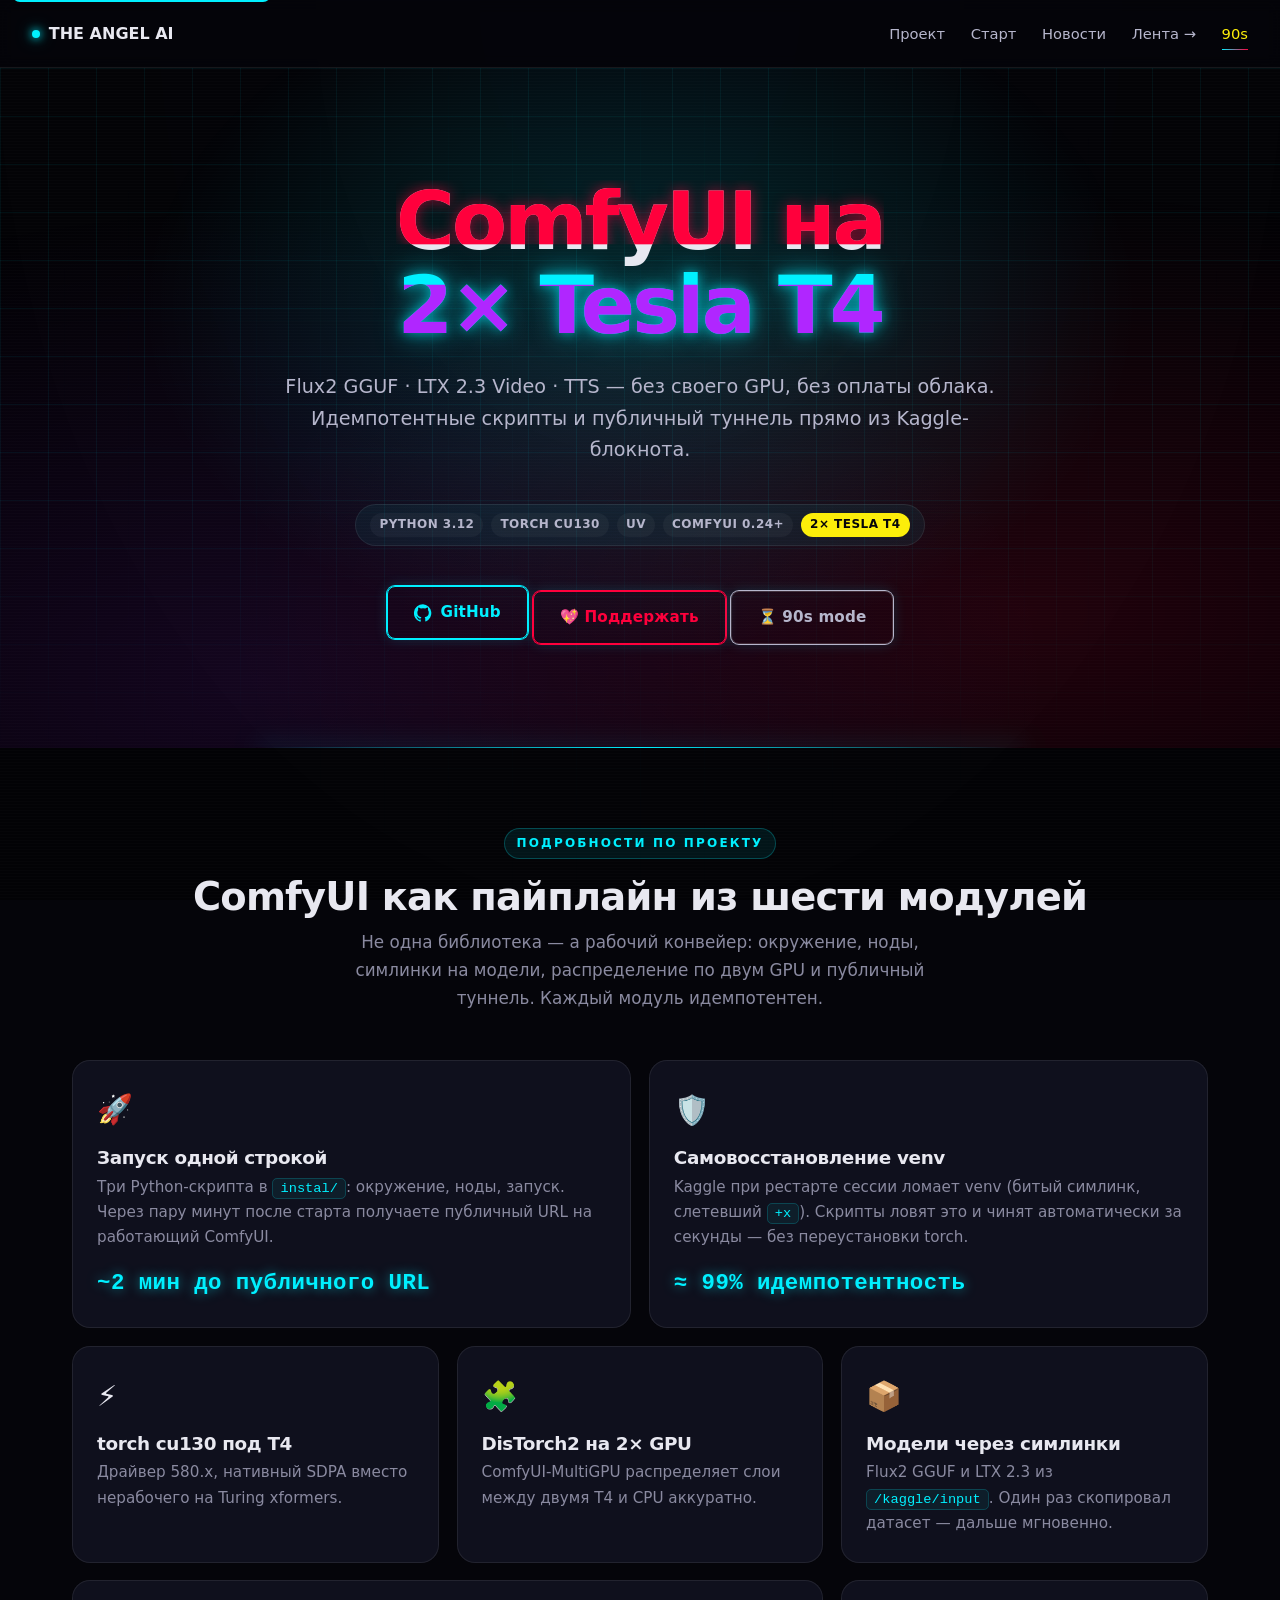
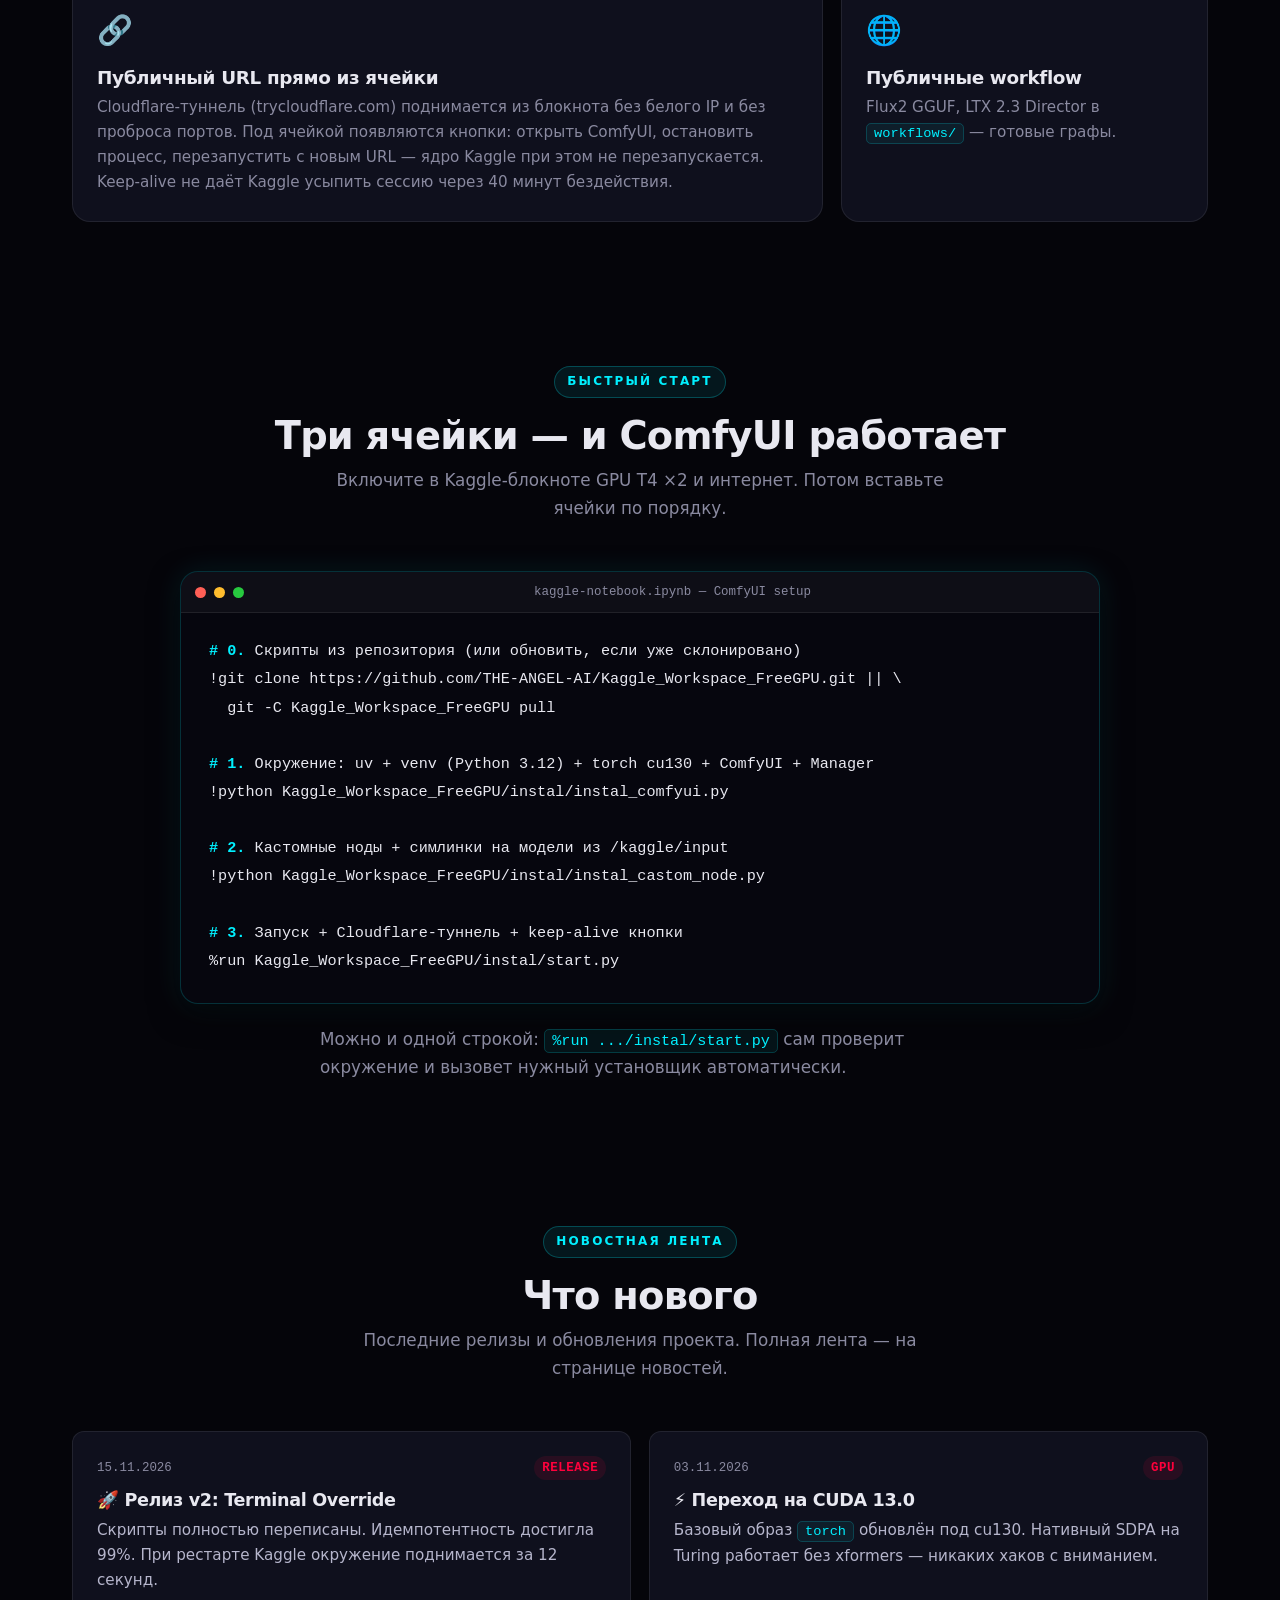
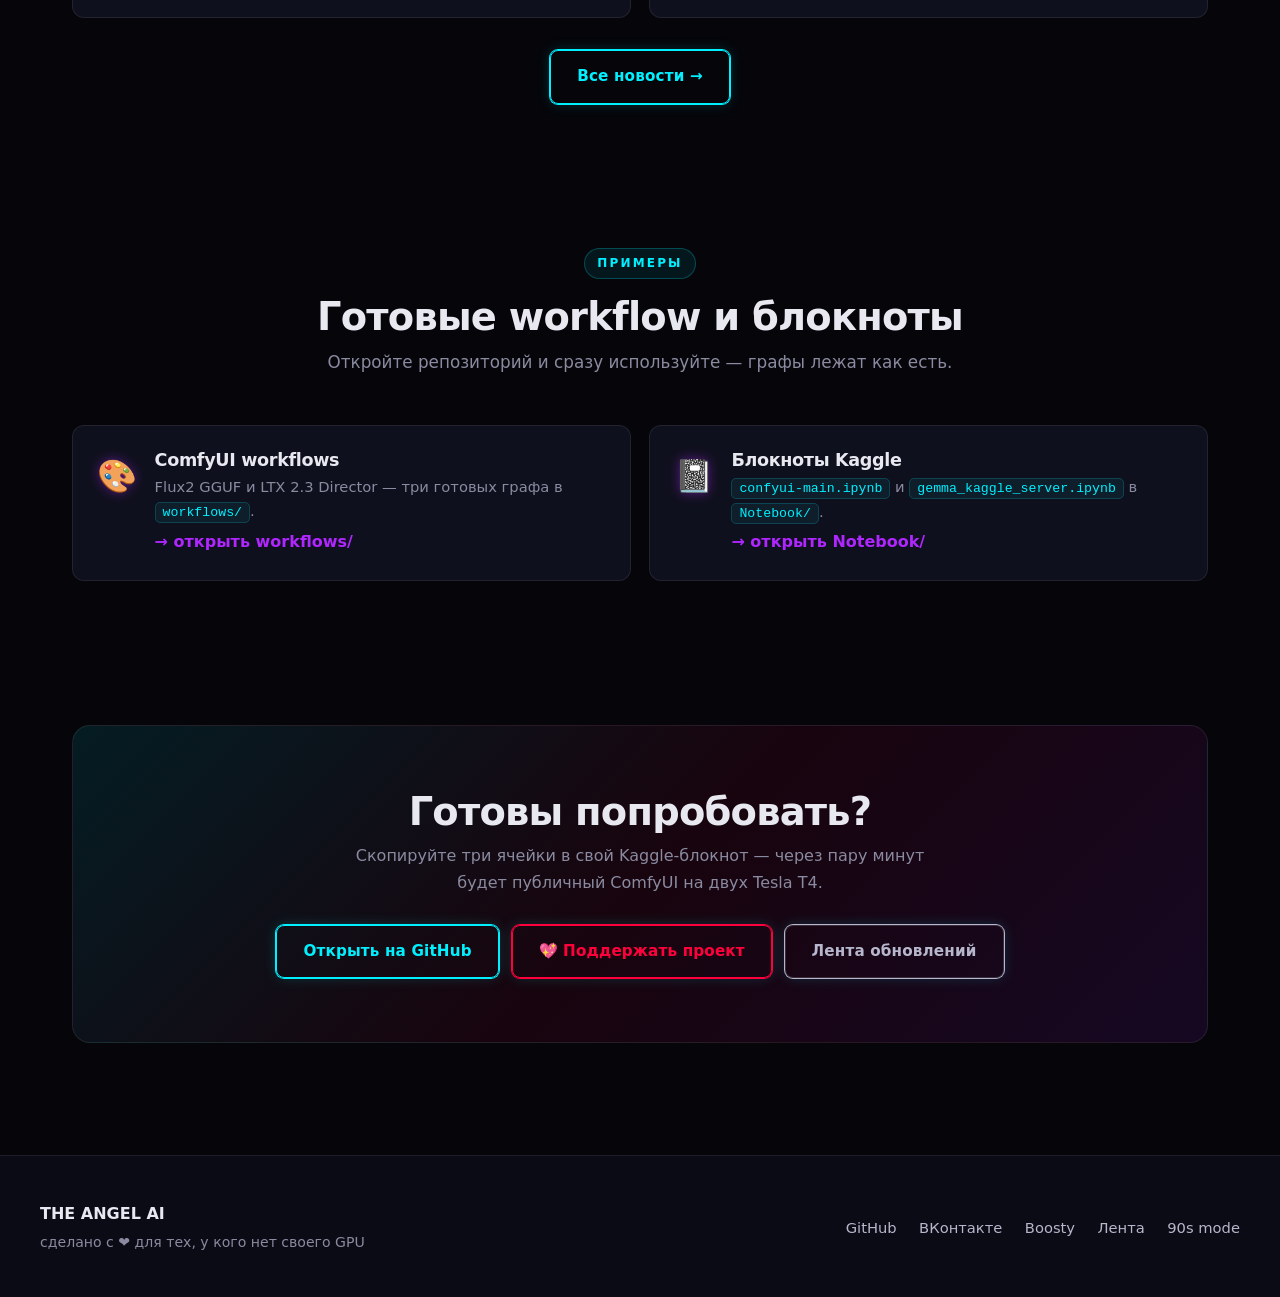
==== docs-site/index.html @ 51878c25 "feat(site): полный редизайн docs-site в стиле cyberpunk + anime 2026 Переделан существующий сайт с п" ====
<!DOCTYPE html>
<html lang="ru">
<head>
  <meta charset="UTF-8">
  <meta name="viewport" content="width=device-width, initial-scale=1.0">
  <title>Kaggle_Workspace_FreeGPU — ComfyUI на 2× Tesla T4 бесплатно</title>
  <meta name="description" content="Запуск ComfyUI (Flux2 GGUF, LTX 2.3 Video, TTS) на бесплатных 2× Tesla T4 в Kaggle. Без своего GPU, без оплаты облака, через идемпотентные скрипты.">
  <meta name="theme-color" content="#00F0FF">
  <link rel="stylesheet" href="styles.css">
  <link rel="icon" href="data:image/svg+xml,%3Csvg xmlns='http://www.w3.org/2000/svg' viewBox='0 0 100 100'%3E%3Ctext y='.9em' font-size='90'%3E%E2%98%81%EF%B8%8F%3C/text%3E%3C/svg%3E">
</head>
<body>
  <a class="skip-link" href="#main">Перейти к содержимому</a>

  <div class="bg-grid" aria-hidden="true"></div>

  <nav class="nav" role="navigation" aria-label="Главная навигация">
    <a href="index.html" class="nav-brand">
      <span class="dot" aria-hidden="true"></span>
      THE&nbsp;ANGEL&nbsp;AI
    </a>
    <div class="nav-links">
      <a href="#bento">Проект</a>
      <a href="#start">Старт</a>
      <a href="#updates">Новости</a>
      <a href="news.html">Лента →</a>
      <a href="90s.html" class="is-active" style="color:var(--neon-yellow)">90s</a>
    </div>
  </nav>

  <header class="hero" role="banner">
    <div class="hero-inner">
      <h1 class="hero-title" data-text="ComfyUI на 2× Tesla T4">
        ComfyUI на<br><span class="neon">2× Tesla T4</span>
      </h1>
      <p class="hero-sub">
        Flux2 GGUF · LTX 2.3 Video · TTS — без своего GPU, без оплаты облака.<br>
        Идемпотентные скрипты и публичный туннель прямо из Kaggle-блокнота.
      </p>
      <div class="hero-tags" aria-label="Технологический стек">
        <span class="hero-tag">Python 3.12</span>
        <span class="hero-tag">torch cu130</span>
        <span class="hero-tag">uv</span>
        <span class="hero-tag">ComfyUI 0.24+</span>
        <span class="hero-tag hot">2× Tesla T4</span>
      </div>
      <div class="hero-cta">
        <a class="btn btn-primary" href="https://github.com/THE-ANGEL-AI/Kaggle_Workspace_FreeGPU">
          <svg width="18" height="18" viewBox="0 0 24 24" fill="currentColor" aria-hidden="true"><path d="M12 .3a12 12 0 0 0-3.8 23.4c.6.1.8-.3.8-.6v-2.3c-3.3.7-4-1.6-4-1.6-.6-1.4-1.4-1.8-1.4-1.8-1.1-.7.1-.7.1-.7 1.2.1 1.9 1.2 1.9 1.2 1.1 1.9 2.9 1.4 3.6 1 .1-.8.4-1.4.8-1.7-2.7-.3-5.5-1.3-5.5-6 0-1.3.5-2.4 1.2-3.2-.1-.3-.5-1.5.1-3.2 0 0 1-.3 3.3 1.2a11.5 11.5 0 0 1 6 0c2.3-1.5 3.3-1.2 3.3-1.2.6 1.7.2 2.9.1 3.2.8.8 1.2 1.9 1.2 3.2 0 4.7-2.8 5.7-5.5 6 .4.4.8 1.1.8 2.2v3.3c0 .3.2.7.8.6A12 12 0 0 0 12 .3"/></svg>
          GitHub
        </a>
        <a class="btn btn-secondary" href="https://boosty.to/the_angel/donate">💖 Поддержать</a>
        <a class="btn btn-ghost" href="90s.html">⏳ 90s mode</a>
      </div>
    </div>
    <div class="hero-glow" aria-hidden="true"></div>
  </header>

  <main id="main">
    <section class="section" id="bento" aria-labelledby="bento-title">
      <div class="section-header">
        <span class="section-eyebrow">Подробности по проекту</span>
        <h2 id="bento-title">ComfyUI как пайплайн из шести модулей</h2>
        <p class="section-subtitle">
          Не одна библиотека — а рабочий конвейер: окружение, ноды, симлинки на модели,
          распределение по двум GPU и публичный туннель. Каждый модуль идемпотентен.
        </p>
      </div>
      <div class="bento">
        <article class="bento-card span-3">
          <div class="bento-icon">🚀</div>
          <h3>Запуск одной строкой</h3>
          <p>Три Python-скрипта в <code>instal/</code>: окружение, ноды, запуск.
          Через пару минут после старта получаете публичный URL на работающий ComfyUI.</p>
          <div class="stat">~2 мин до публичного URL</div>
        </article>

        <article class="bento-card span-3">
          <div class="bento-icon">🛡️</div>
          <h3>Самовосстановление venv</h3>
          <p>Kaggle при рестарте сессии ломает venv (битый симлинк, слетевший <code>+x</code>).
          Скрипты ловят это и чинят автоматически за секунды — без переустановки torch.</p>
          <div class="stat">≈ 99% идемпотентность</div>
        </article>

        <article class="bento-card span-2">
          <div class="bento-icon">⚡</div>
          <h3>torch cu130 под T4</h3>
          <p>Драйвер 580.x, нативный SDPA вместо нерабочего на Turing xformers.</p>
        </article>

        <article class="bento-card span-2">
          <div class="bento-icon">🧩</div>
          <h3>DisTorch2 на 2× GPU</h3>
          <p>ComfyUI-MultiGPU распределяет слои между двумя T4 и CPU аккуратно.</p>
        </article>

        <article class="bento-card span-2">
          <div class="bento-icon">📦</div>
          <h3>Модели через симлинки</h3>
          <p>Flux2 GGUF и LTX 2.3 из <code>/kaggle/input</code>. Один раз скопировал датасет — дальше мгновенно.</p>
        </article>

        <article class="bento-card span-4">
          <div class="bento-icon">🔗</div>
          <h3>Публичный URL прямо из ячейки</h3>
          <p>Cloudflare-туннель (trycloudflare.com) поднимается из блокнота без белого IP и без проброса портов.
          Под ячейкой появляются кнопки: открыть ComfyUI, остановить процесс, перезапустить с новым URL —
          ядро Kaggle при этом не перезапускается. Keep-alive не даёт Kaggle усыпить сессию через
          40 минут бездействия.</p>
        </article>

        <article class="bento-card span-2">
          <div class="bento-icon">🌐</div>
          <h3>Публичные workflow</h3>
          <p>Flux2 GGUF, LTX 2.3 Director в <code>workflows/</code> — готовые графы.</p>
        </article>
      </div>
    </section>

    <section class="section" id="start" aria-labelledby="start-title">
      <div class="section-header">
        <span class="section-eyebrow">Быстрый старт</span>
        <h2 id="start-title">Три ячейки — и ComfyUI работает</h2>
        <p class="section-subtitle">
          Включите в Kaggle-блокноте GPU T4 ×2 и интернет. Потом вставьте ячейки по порядку.
        </p>
      </div>

      <div class="terminal">
        <div class="terminal-bar" aria-hidden="true">
          <span class="dot red"></span><span class="dot yellow"></span><span class="dot green"></span>
          <span class="title">kaggle-notebook.ipynb — ComfyUI setup</span>
        </div>
<pre class="terminal-body"><code><span class="prompt"># 0.</span> Скрипты из репозитория (или обновить, если уже склонировано)
!git clone https://github.com/THE-ANGEL-AI/Kaggle_Workspace_FreeGPU.git || \
  git -C Kaggle_Workspace_FreeGPU pull

<span class="prompt"># 1.</span> Окружение: uv + venv (Python 3.12) + torch cu130 + ComfyUI + Manager
!python Kaggle_Workspace_FreeGPU/instal/instal_comfyui.py

<span class="prompt"># 2.</span> Кастомные ноды + симлинки на модели из /kaggle/input
!python Kaggle_Workspace_FreeGPU/instal/instal_castom_node.py

<span class="prompt"># 3.</span> Запуск + Cloudflare-туннель + keep-alive кнопки
%run Kaggle_Workspace_FreeGPU/instal/start.py</code></pre>
      </div>

      <p class="section-subtitle" style="margin-top:1.4rem">
        Можно и одной строкой: <code>%run .../instal/start.py</code> сам проверит окружение
        и вызовет нужный установщик автоматически.
      </p>
    </section>

    <section class="section" id="updates" aria-labelledby="updates-title">
      <div class="section-header">
        <span class="section-eyebrow">Новостная лента</span>
        <h2 id="updates-title">Что нового</h2>
        <p class="section-subtitle">
          Последние релизы и обновления проекта. Полная лента — на странице новостей.
        </p>
      </div>

      <div class="news-teaser-grid">
        <article class="news-card">
          <div class="news-meta">
            <time datetime="2026-11-15">15.11.2026</time>
            <span class="tag">release</span>
          </div>
          <h3>🚀 Релиз v2: Terminal Override</h3>
          <p>Скрипты полностью переписаны. Идемпотентность достигла 99%. При рестарте Kaggle окружение поднимается за 12 секунд.</p>
        </article>

        <article class="news-card">
          <div class="news-meta">
            <time datetime="2026-11-03">03.11.2026</time>
            <span class="tag">gpu</span>
          </div>
          <h3>⚡️ Переход на CUDA 13.0</h3>
          <p>Базовый образ <code>torch</code> обновлён под cu130. Нативный SDPA на Turing работает без xformers — никаких хаков с вниманием.</p>
        </article>
      </div>

      <div class="news-cta">
        <a class="btn btn-primary" href="news.html">Все новости →</a>
      </div>
    </section>

    <section class="section" aria-labelledby="examples-title">
      <div class="section-header">
        <span class="section-eyebrow">Примеры</span>
        <h2 id="examples-title">Готовые workflow и блокноты</h2>
        <p class="section-subtitle">
          Откройте репозиторий и сразу используйте — графы лежат как есть.
        </p>
      </div>
      <div class="examples-grid">
        <a class="example-card" href="https://github.com/THE-ANGEL-AI/Kaggle_Workspace_FreeGPU/tree/main/workflows">
          <div class="example-icon">🎨</div>
          <div>
            <h3>ComfyUI workflows</h3>
            <p>Flux2 GGUF и LTX 2.3 Director — три готовых графа в <code>workflows/</code>.</p>
            <span class="arrow">→ открыть workflows/</span>
          </div>
        </a>
        <a class="example-card" href="https://github.com/THE-ANGEL-AI/Kaggle_Workspace_FreeGPU/tree/main/Notebook">
          <div class="example-icon">📓</div>
          <div>
            <h3>Блокноты Kaggle</h3>
            <p><code>confyui-main.ipynb</code> и <code>gemma_kaggle_server.ipynb</code> в <code>Notebook/</code>.</p>
            <span class="arrow">→ открыть Notebook/</span>
          </div>
        </a>
      </div>
    </section>

    <section class="section">
      <div class="section-cta">
        <h2>Готовы попробовать?</h2>
        <p>Скопируйте три ячейки в свой Kaggle-блокнот — через пару минут будет публичный ComfyUI на двух Tesla T4.</p>
        <div class="cta-buttons">
          <a class="btn btn-primary" href="https://github.com/THE-ANGEL-AI/Kaggle_Workspace_FreeGPU">Открыть на GitHub</a>
          <a class="btn btn-secondary" href="https://boosty.to/the_angel/donate">💖 Поддержать проект</a>
          <a class="btn btn-ghost" href="news.html">Лента обновлений</a>
        </div>
      </div>
    </section>
  </main>

  <footer class="footer" role="contentinfo">
    <div class="footer-inner">
      <div class="footer-brand">
        <strong>THE ANGEL AI</strong>
        <span class="muted">сделано с ❤️ для тех, у кого нет своего GPU</span>
      </div>
      <nav class="footer-nav" aria-label="Подвал">
        <a href="https://github.com/THE-ANGEL-AI/Kaggle_Workspace_FreeGPU">GitHub</a>
        <a href="https://vk.com/theangel_lab">ВКонтакте</a>
        <a href="https://boosty.to/the_angel/donate">Boosty</a>
        <a href="news.html">Лента</a>
        <a href="90s.html">90s mode</a>
      </nav>
    </div>
  </footer>
</body>
</html>
---- docs-site/styles.css ----
/* ============================================================
   Kaggle_Workspace_FreeGPU — cyberpunk + anime design system
   ------------------------------------------------------------
   Подключается из:
     - docs-site/index.html   (главный лендинг)
     - docs-site/news.html    (лента обновлений)
   90s.html использует собственный встроенный <style>, чтобы
   стили ретро-пасхалки не засоряли основной CSS.
   ============================================================ */

/* ------------------------------------------------------------
   1. Design tokens
   ------------------------------------------------------------ */
:root {
  /* Cyberpunk palette */
  --bg-void: #05050A;
  --bg-panel: #0B0B16;
  --bg-elevated: #11111F;
  --bg-card: rgba(20, 22, 38, 0.72);
  --bg-card-hover: rgba(28, 30, 50, 0.92);
  --border: rgba(255, 255, 255, 0.08);
  --border-strong: rgba(255, 255, 255, 0.16);

  --text: #E8E8F0;
  --text-dim: #B6B6CC;
  --text-muted: #8A8AA0;

  /* Neons */
  --neon-cyan: #00F0FF;
  --neon-magenta: #FF003C;
  --neon-yellow: #FCEE0A;
  --neon-violet: #B026FF;

  /* Accent */
  --accent-soft: rgba(0, 240, 255, 0.16);
  --accent-glow-cyan: rgba(0, 240, 255, 0.55);
  --accent-glow-magenta: rgba(255, 0, 60, 0.55);

  /* Code */
  --code-bg: #06060E;
  --code-line: rgba(255, 255, 255, 0.04);

  /* Geometry */
  --radius: 12px;
  --radius-sm: 8px;
  --radius-lg: 18px;

  /* Shadows / glows */
  --shadow-sm: 0 4px 14px rgba(0, 0, 0, 0.45);
  --shadow-md: 0 10px 30px rgba(0, 0, 0, 0.55);
  --shadow-cyan: 0 0 0 1px rgba(0, 240, 255, 0.5),
                 0 0 18px rgba(0, 240, 255, 0.45),
                 0 0 42px rgba(0, 240, 255, 0.20);
  --shadow-magenta: 0 0 0 1px rgba(255, 0, 60, 0.5),
                    0 0 18px rgba(255, 0, 60, 0.45),
                    0 0 42px rgba(255, 0, 60, 0.20);
}

/* ------------------------------------------------------------
   2. Reset + base
   ------------------------------------------------------------ */
*, *::before, *::after { box-sizing: border-box; }
* { margin: 0; padding: 0; }

html {
  scroll-behavior: smooth;
  -webkit-text-size-adjust: 100%;
  text-rendering: optimizeLegibility;
}

body {
  font-family: ui-sans-serif, system-ui, -apple-system, "Segoe UI",
               "Inter", "Helvetica Neue", Arial, sans-serif;
  background: var(--bg-void);
  color: var(--text);
  line-height: 1.65;
  -webkit-font-smoothing: antialiased;
  -moz-osx-font-smoothing: grayscale;
  min-height: 100dvh;
  position: relative;
  overflow-x: hidden;
}

/* Ambient scanlines on whole page (subtle). */
body::before {
  content: '';
  position: fixed;
  inset: 0;
  pointer-events: none;
  background: repeating-linear-gradient(
    to bottom,
    rgba(255, 255, 255, 0.012) 0px,
    rgba(255, 255, 255, 0.012) 1px,
    transparent 1px,
    transparent 3px
  );
  z-index: 1;
  mix-blend-mode: screen;
}

/* Subtle vignette */
body::after {
  content: '';
  position: fixed;
  inset: 0;
  pointer-events: none;
  background:
    radial-gradient(ellipse at top, transparent 0%, rgba(0, 0, 0, 0.45) 80%);
  z-index: 0;
}

img, svg { display: block; max-width: 100%; }
a { color: inherit; text-decoration: none; }

.skip-link {
  position: absolute;
  top: -40px;
  left: 12px;
  background: var(--neon-cyan);
  color: var(--bg-void);
  padding: 8px 14px;
  border-radius: var(--radius-sm);
  font-weight: 700;
  z-index: 1000;
  transition: top 0.18s ease;
}
.skip-link:focus { top: 12px; }

/* ------------------------------------------------------------
   3. Typography
   ------------------------------------------------------------ */
h1, h2, h3, h4 {
  font-weight: 800;
  letter-spacing: -0.02em;
  line-height: 1.15;
  color: var(--text);
}

code {
  font-family: "JetBrains Mono", "Fira Code", ui-monospace,
               "SF Mono", Menlo, monospace;
  font-size: 0.9em;
  background: rgba(0, 240, 255, 0.06);
  border: 1px solid rgba(0, 240, 255, 0.18);
  padding: 2px 7px;
  border-radius: 5px;
  color: var(--neon-cyan);
}

::selection { background: var(--neon-cyan); color: var(--bg-void); }

/* ------------------------------------------------------------
   4. Background grid + global ambient glow
   ------------------------------------------------------------ */
.bg-grid {
  position: fixed;
  inset: 0;
  pointer-events: none;
  z-index: 0;
  opacity: 0.45;
  background-image:
    linear-gradient(to right, rgba(0, 240, 255, 0.05) 1px, transparent 1px),
    linear-gradient(to bottom, rgba(0, 240, 255, 0.05) 1px, transparent 1px);
  background-size: 64px 64px;
  mask-image: radial-gradient(ellipse at center, black 35%, transparent 78%);
  -webkit-mask-image: radial-gradient(ellipse at center, black 35%, transparent 78%);
}

/* ------------------------------------------------------------
   5. Top nav
   ------------------------------------------------------------ */
.nav {
  position: relative;
  z-index: 5;
  display: flex;
  align-items: center;
  justify-content: space-between;
  padding: 1.1rem 2rem;
  background: rgba(5, 5, 10, 0.7);
  backdrop-filter: blur(8px);
  -webkit-backdrop-filter: blur(8px);
  border-bottom: 1px solid var(--border);
}
.nav-brand {
  font-weight: 800;
  font-size: 1rem;
  color: var(--text);
  display: inline-flex;
  align-items: center;
  gap: 0.55rem;
}
.nav-brand .dot {
  width: 8px; height: 8px;
  background: var(--neon-cyan);
  border-radius: 50%;
  box-shadow: 0 0 8px var(--neon-cyan), 0 0 16px var(--accent-glow-cyan);
  animation: pulse 2.4s ease-in-out infinite;
}
.nav-links {
  display: flex;
  gap: 1.6rem;
  align-items: center;
  font-size: 0.92rem;
}
.nav-links a {
  color: var(--text-dim);
  font-weight: 500;
  position: relative;
  padding: 4px 0;
  transition: color 0.18s ease;
}
.nav-links a::after {
  content: '';
  position: absolute;
  left: 0; right: 0; bottom: 0;
  height: 1px;
  background: linear-gradient(90deg, var(--neon-cyan), var(--neon-magenta));
  transform: scaleX(0);
  transform-origin: left;
  transition: transform 0.24s ease;
}
.nav-links a:hover { color: var(--text); }
.nav-links a:hover::after,
.nav-links a.is-active::after { transform: scaleX(1); }

/* ------------------------------------------------------------
   6. Hero
   ------------------------------------------------------------ */
.hero {
  position: relative;
  z-index: 2;
  padding: 7rem 2rem 6.5rem;
  text-align: center;
  overflow: hidden;
}
.hero-inner {
  position: relative;
  z-index: 2;
  max-width: 980px;
  margin: 0 auto;
}

/* Kinetic glitch title */
.hero-title {
  font-size: clamp(2.4rem, 7vw, 5rem);
  font-weight: 900;
  line-height: 1.05;
  letter-spacing: -0.035em;
  margin-bottom: 1.4rem;
  color: var(--text);
  position: relative;
  display: inline-block;
}
.hero-title .neon {
  color: var(--neon-cyan);
  text-shadow:
    0 0 12px var(--accent-glow-cyan),
    0 0 28px var(--accent-glow-cyan);
}
.hero-title::before,
.hero-title::after {
  content: attr(data-text);
  position: absolute;
  top: 0; left: 0; right: 0;
  pointer-events: none;
  background: transparent;
}
.hero-title::before {
  color: var(--neon-magenta);
  text-shadow: 0 0 14px var(--accent-glow-magenta);
  animation: glitch-r 3.6s infinite steps(1);
  clip-path: polygon(0 0, 100% 0, 100% 38%, 0 38%);
}
.hero-title::after {
  color: var(--neon-violet);
  animation: glitch-b 3.6s infinite steps(1);
  clip-path: polygon(0 62%, 100% 62%, 100% 100%, 0 100%);
}

.hero-sub {
  font-size: clamp(1rem, 1.6vw, 1.2rem);
  color: var(--text-dim);
  max-width: 720px;
  margin: 0 auto 2.4rem;
}

.hero-tags {
  display: inline-flex;
  flex-wrap: wrap;
  justify-content: center;
  gap: 0.5rem;
  margin-bottom: 2.5rem;
  padding: 8px 14px;
  background: rgba(0, 240, 255, 0.06);
  border: 1px solid var(--border);
  border-radius: 100px;
}
.hero-tag {
  font-size: 12px;
  font-weight: 600;
  letter-spacing: 0.04em;
  text-transform: uppercase;
  color: var(--text-dim);
  padding: 2px 9px;
  border-radius: 100px;
  background: rgba(255, 255, 255, 0.04);
}
.hero-tag.hot { color: var(--bg-void); background: var(--neon-yellow); }

/* Hero ASCII grid background */
.hero::before {
  content: '';
  position: absolute;
  inset: 0;
  background:
    radial-gradient(ellipse at 50% 35%, rgba(0, 240, 255, 0.16) 0%, transparent 55%),
    radial-gradient(ellipse at 80% 80%, rgba(255, 0, 60, 0.12) 0%, transparent 55%),
    radial-gradient(ellipse at 20% 90%, rgba(176, 38, 255, 0.10) 0%, transparent 55%);
  pointer-events: none;
  z-index: 0;
}
.hero::after {
  content: '';
  position: absolute;
  inset: 0;
  background-image:
    linear-gradient(rgba(0, 240, 255, 0.06) 1px, transparent 1px),
    linear-gradient(90deg, rgba(0, 240, 255, 0.06) 1px, transparent 1px);
  background-size: 48px 48px;
  mask-image: linear-gradient(to bottom, black 60%, transparent 100%);
  -webkit-mask-image: linear-gradient(to bottom, black 60%, transparent 100%);
  pointer-events: none;
  z-index: 0;
}

/* Hero glow line */
.hero-glow {
  position: absolute;
  left: 50%;
  bottom: -1px;
  transform: translateX(-50%);
  width: 60%;
  height: 2px;
  background: linear-gradient(90deg, transparent, var(--neon-cyan), transparent);
  box-shadow: 0 0 24px var(--accent-glow-cyan);
  z-index: 2;
}

/* ------------------------------------------------------------
   7. Buttons (idle / hover / active / focus, with shimmer)
   ------------------------------------------------------------ */
.btn {
  --btn-color: var(--neon-cyan);
  position: relative;
  display: inline-flex;
  align-items: center;
  justify-content: center;
  gap: 9px;
  padding: 13px 26px;
  font-size: 0.95rem;
  font-weight: 700;
  letter-spacing: 0.01em;
  color: var(--btn-color);
  background: transparent;
  border: 1px solid var(--btn-color);
  border-radius: var(--radius-sm);
  cursor: pointer;
  user-select: none;
  text-decoration: none;
  isolation: isolate;
  overflow: hidden;
  transition:
    transform 0.16s ease,
    box-shadow 0.18s ease,
    background-color 0.18s ease,
    color 0.18s ease;
}

/* Shimmer overlay */
.btn::before {
  content: '';
  position: absolute;
  inset: 0;
  background: linear-gradient(
    120deg,
    transparent 30%,
    rgba(255, 255, 255, 0.10) 50%,
    transparent 70%
  );
  transform: translateX(-110%);
  transition: transform 0.55s ease;
  z-index: -1;
}

/* Scanline overlay inside button */
.btn::after {
  content: '';
  position: absolute;
  inset: 0;
  background: repeating-linear-gradient(
    to bottom,
    rgba(255, 255, 255, 0.06) 0 1px,
    transparent 1px 3px
  );
  opacity: 0;
  transition: opacity 0.18s ease;
  pointer-events: none;
  z-index: 1;
  mix-blend-mode: screen;
}

/* Idle glow — subtle */
.btn {
  box-shadow: 0 0 0 1px var(--btn-color),
              0 0 14px rgba(0, 240, 255, 0.18);
}

/* Hover */
.btn:hover {
  color: var(--bg-void);
  background: var(--btn-color);
  box-shadow: 0 0 0 1px var(--btn-color),
              0 0 22px var(--accent-glow-cyan),
              0 0 50px var(--accent-glow-cyan);
  transform: translateY(-2px);
}
.btn:hover::before { transform: translateX(110%); }
.btn:hover::after { opacity: 1; }

/* Active (press) */
.btn:active {
  transform: translateY(0);
  box-shadow: 0 0 0 1px var(--btn-color),
              inset 0 0 18px rgba(0, 0, 0, 0.4);
}

/* Focus visible */
.btn:focus-visible {
  outline: 2px dashed var(--neon-yellow);
  outline-offset: 4px;
}

/* Variants */
.btn.btn-primary {
  --btn-color: var(--neon-cyan);
  --accent-glow-cyan: var(--accent-glow-cyan);
}
.btn.btn-secondary {
  --btn-color: var(--neon-magenta);
  --accent-glow-cyan: var(--accent-glow-magenta);
}
.btn.btn-secondary:hover {
  box-shadow: 0 0 0 1px var(--neon-magenta),
              0 0 22px var(--accent-glow-magenta),
              0 0 50px var(--accent-glow-magenta);
}
.btn.btn-ghost {
  --btn-color: var(--text-dim);
  border-color: var(--border-strong);
}
.btn.btn-ghost:hover {
  background: rgba(255, 255, 255, 0.06);
  color: var(--text);
  box-shadow: 0 0 0 1px var(--text-dim),
              0 0 18px rgba(255, 255, 255, 0.10);
}

/* ------------------------------------------------------------
   8. Sections
   ------------------------------------------------------------ */
.section {
  position: relative;
  z-index: 2;
  max-width: 1200px;
  margin: 0 auto;
  padding: 5rem 2rem 4rem;
}
.section-header {
  text-align: center;
  margin-bottom: 3rem;
}
.section-eyebrow {
  display: inline-block;
  font-size: 12px;
  font-weight: 700;
  letter-spacing: 0.18em;
  text-transform: uppercase;
  color: var(--neon-cyan);
  background: rgba(0, 240, 255, 0.08);
  padding: 5px 12px;
  border-radius: 100px;
  margin-bottom: 1rem;
  border: 1px solid rgba(0, 240, 255, 0.24);
}
.section h2 {
  font-size: clamp(1.7rem, 3.2vw, 2.4rem);
  margin-bottom: 0.6rem;
}
.section-subtitle {
  color: var(--text-muted);
  font-size: 1.05rem;
  max-width: 640px;
  margin: 0 auto;
}

/* ------------------------------------------------------------
   9. Bento (project deep dive)
   ------------------------------------------------------------ */
.bento {
  display: grid;
  grid-template-columns: repeat(6, 1fr);
  gap: 1.1rem;
}
.bento-card {
  grid-column: span 3;
  background: var(--bg-card);
  border: 1px solid var(--border);
  border-radius: var(--radius-lg);
  padding: 1.6rem 1.5rem;
  position: relative;
  overflow: hidden;
  backdrop-filter: blur(4px);
  -webkit-backdrop-filter: blur(4px);
  transition: transform 0.22s ease, border-color 0.22s ease, box-shadow 0.22s ease;
}
.bento-card::before {
  content: '';
  position: absolute;
  inset: 0;
  background: linear-gradient(135deg, rgba(0, 240, 255, 0.08) 0%, transparent 60%);
  pointer-events: none;
  opacity: 0;
  transition: opacity 0.24s ease;
}
.bento-card:hover {
  transform: translateY(-3px);
  border-color: rgba(0, 240, 255, 0.45);
  box-shadow: var(--shadow-md),
              0 0 0 1px rgba(0, 240, 255, 0.35),
              0 0 30px rgba(0, 240, 255, 0.15);
}
.bento-card:hover::before { opacity: 1; }

.bento-card.span-2 { grid-column: span 2; }
.bento-card.span-3 { grid-column: span 3; }
.bento-card.span-4 { grid-column: span 4; }

.bento-icon {
  font-size: 1.8rem;
  margin-bottom: 0.8rem;
  display: inline-block;
}
.bento-card h3 {
  font-size: 1.15rem;
  margin-bottom: 0.4rem;
}
.bento-card p {
  color: var(--text-muted);
  font-size: 0.95rem;
}
.bento-card .stat {
  margin-top: 0.9rem;
  font-family: "JetBrains Mono", "Fira Code", ui-monospace, monospace;
  font-size: 1.4rem;
  font-weight: 800;
  color: var(--neon-cyan);
  letter-spacing: 0.02em;
  text-shadow: 0 0 12px var(--accent-glow-cyan);
}

/* ------------------------------------------------------------
   10. Quickstart terminal
   ------------------------------------------------------------ */
.terminal {
  max-width: 920px;
  margin: 0 auto;
  background: var(--code-bg);
  border: 1px solid rgba(0, 240, 255, 0.18);
  border-radius: var(--radius-lg);
  overflow: hidden;
  box-shadow: var(--shadow-md),
              0 0 30px rgba(0, 240, 255, 0.10);
}
.terminal-bar {
  display: flex;
  align-items: center;
  gap: 8px;
  padding: 10px 14px;
  background: rgba(255, 255, 255, 0.03);
  border-bottom: 1px solid var(--border);
}
.terminal-bar .dot {
  width: 11px; height: 11px;
  border-radius: 50%;
  background: #555;
}
.terminal-bar .dot.red { background: #ff5f56; }
.terminal-bar .dot.yellow { background: #ffbd2e; }
.terminal-bar .dot.green { background: #27c93f; }
.terminal-bar .title {
  margin-left: 8px;
  flex: 1;
  font-family: "JetBrains Mono", ui-monospace, monospace;
  font-size: 0.78rem;
  color: var(--text-muted);
  text-align: center;
}
.terminal-body {
  padding: 1.5rem 1.75rem 1.75rem;
  font-family: "JetBrains Mono", "Fira Code", ui-monospace, monospace;
  font-size: 0.95rem;
  line-height: 1.85;
  color: var(--text);
}
.terminal-body .prompt {
  color: var(--neon-cyan);
  font-weight: 700;
}

/* Сбросить глобальные стили <code> внутри терминала, иначе рамка и фон
   от базового правила `code { ... }` испортят вид fake-терминала. */
.terminal-body code {
  background: transparent;
  border: 0;
  padding: 0;
  font-size: inherit;
  color: inherit;
}
.terminal-body .ok {
  color: var(--neon-yellow);
}

/* ------------------------------------------------------------
   11. News teaser
   ------------------------------------------------------------ */
.news-teaser-grid {
  display: grid;
  grid-template-columns: repeat(auto-fit, minmax(280px, 1fr));
  gap: 1.1rem;
}
.news-card {
  background: var(--bg-card);
  border: 1px solid var(--border);
  border-radius: var(--radius);
  padding: 1.5rem;
  position: relative;
  transition: transform 0.22s ease, border-color 0.22s ease, box-shadow 0.22s ease;
}
.news-card:hover {
  transform: translateY(-2px);
  border-color: rgba(255, 0, 60, 0.35);
  box-shadow: var(--shadow-md), 0 0 0 1px rgba(255, 0, 60, 0.18);
}
.news-meta {
  display: flex;
  justify-content: space-between;
  align-items: center;
  font-family: "JetBrains Mono", ui-monospace, monospace;
  font-size: 0.78rem;
  color: var(--text-muted);
  margin-bottom: 0.6rem;
}
.news-meta .tag {
  color: var(--neon-magenta);
  background: rgba(255, 0, 60, 0.10);
  padding: 2px 8px;
  border-radius: 100px;
  font-weight: 700;
  letter-spacing: 0.04em;
  text-transform: uppercase;
}
.news-card h3 {
  font-size: 1.1rem;
  margin-bottom: 0.5rem;
}
.news-card p {
  color: var(--text-dim);
  font-size: 0.95rem;
}
.news-cta {
  margin-top: 2rem;
  text-align: center;
}

/* ------------------------------------------------------------
   12. Examples grid
   ------------------------------------------------------------ */
.examples-grid {
  display: grid;
  grid-template-columns: repeat(auto-fit, minmax(280px, 1fr));
  gap: 1.1rem;
}
.example-card {
  display: flex;
  gap: 1.1rem;
  align-items: flex-start;
  padding: 1.5rem;
  background: var(--bg-card);
  border: 1px solid var(--border);
  border-radius: var(--radius);
  transition: transform 0.22s ease, border-color 0.22s ease, box-shadow 0.22s ease;
}
.example-card:hover {
  transform: translateY(-3px);
  border-color: rgba(176, 38, 255, 0.4);
  box-shadow: var(--shadow-md), 0 0 0 1px rgba(176, 38, 255, 0.20), 0 0 30px rgba(176, 38, 255, 0.10);
}
.example-icon {
  font-size: 2rem;
  flex-shrink: 0;
  filter: drop-shadow(0 0 6px rgba(176, 38, 255, 0.45));
}
.example-card h3 { font-size: 1.1rem; margin-bottom: 0.3rem; }
.example-card p { color: var(--text-muted); font-size: 0.92rem; }
.example-card .arrow {
  color: var(--neon-violet);
  display: inline-block;
  margin-top: 0.3rem;
  font-weight: 700;
  transition: transform 0.18s ease;
}
.example-card:hover .arrow { transform: translateX(6px); }

/* ------------------------------------------------------------
   13. CTA + footer
   ------------------------------------------------------------ */
.section-cta {
  text-align: center;
  background: linear-gradient(135deg,
              rgba(0, 240, 255, 0.10) 0%,
              rgba(255, 0, 60, 0.08) 50%,
              rgba(176, 38, 255, 0.10) 100%);
  border: 1px solid var(--border);
  border-radius: var(--radius-lg);
  padding: 4rem 2rem;
  margin-bottom: 3rem;
  position: relative;
  overflow: hidden;
}
.section-cta h2 { margin-bottom: 0.6rem; }
.section-cta p { color: var(--text-muted); max-width: 580px; margin: 0 auto 1.8rem; }
.cta-buttons { display: flex; justify-content: center; flex-wrap: wrap; gap: 0.8rem; }

.footer {
  position: relative;
  z-index: 2;
  background: var(--bg-panel);
  border-top: 1px solid var(--border);
  padding: 2.8rem 2rem;
}
.footer-inner {
  max-width: 1200px;
  margin: 0 auto;
  display: flex;
  flex-wrap: wrap;
  align-items: center;
  justify-content: space-between;
  gap: 1.6rem;
}
.footer-brand strong { color: var(--text); font-size: 1rem; }
.footer-brand .muted { color: var(--text-muted); font-size: 0.88rem; margin-top: 4px; display: block; }
.footer-nav { display: flex; flex-wrap: wrap; gap: 1.4rem; font-size: 0.92rem; }
.footer-nav a { color: var(--text-dim); transition: color 0.18s ease; }
.footer-nav a:hover { color: var(--neon-cyan); }

/* ------------------------------------------------------------
   14. News page list
   ------------------------------------------------------------ */
.news-list {
  display: grid;
  gap: 1.1rem;
  max-width: 880px;
  margin: 0 auto;
}
.news-entry {
  background: var(--bg-card);
  border: 1px solid var(--border);
  border-radius: var(--radius);
  padding: 1.7rem;
  position: relative;
  transition: border-color 0.22s ease, box-shadow 0.22s ease, transform 0.22s ease;
}
.news-entry::before {
  content: '';
  position: absolute;
  left: 0; top: 1.4rem; bottom: 1.4rem;
  width: 3px;
  background: linear-gradient(to bottom, var(--neon-cyan), var(--neon-magenta));
  border-radius: 2px;
}
.news-entry.pl-magenta::before { background: linear-gradient(to bottom, var(--neon-magenta), var(--neon-violet)); }
.news-entry.pl-yellow::before { background: linear-gradient(to bottom, var(--neon-yellow), var(--neon-cyan)); }

.news-entry:hover {
  border-color: rgba(0, 240, 255, 0.4);
  box-shadow: var(--shadow-md);
  transform: translateX(2px);
}
.news-entry h3 { font-size: 1.15rem; margin-bottom: 0.5rem; }
.news-entry p { color: var(--text-dim); }
.news-entry ul { margin: 0.5rem 0 0 1.1rem; color: var(--text-dim); }
.news-entry ul li { margin: 0.25rem 0; }

/* ------------------------------------------------------------
   15. Animations (keyframes)
   ------------------------------------------------------------ */
@keyframes glitch-r {
  0%, 92%, 100% { transform: translate(0, 0); }
  93% { transform: translate(-3px, -1px); }
  94% { transform: translate(2px, 1px); }
  95% { transform: translate(-2px, 0); }
  96% { transform: translate(3px, -1px); }
}
@keyframes glitch-b {
  0%, 92%, 100% { transform: translate(0, 0); }
  93% { transform: translate(3px, 1px); }
  94% { transform: translate(-2px, -1px); }
  95% { transform: translate(2px, 0); }
  96% { transform: translate(-3px, 1px); }
}
@keyframes pulse {
  0%, 100% { opacity: 1; transform: scale(1); }
  50% { opacity: 0.55; transform: scale(1.4); }
}
@keyframes blink {
  50% { opacity: 0; }
}

/* ------------------------------------------------------------
   16. Mobile + reduced motion
   ------------------------------------------------------------ */
@media (max-width: 720px) {
  .nav { padding: 1rem 1.25rem; }
  .nav-links { gap: 1.1rem; font-size: 0.86rem; }
  .hero { padding: 5rem 1.25rem 4.5rem; }
  .section { padding: 3.5rem 1.25rem 3rem; }
  .section-header { margin-bottom: 2.2rem; }
  .bento { grid-template-columns: repeat(2, 1fr); }
  .bento-card, .bento-card.span-2, .bento-card.span-3,
  .bento-card.span-4 { grid-column: span 2; }
  .terminal-body { padding: 1.15rem 1.25rem; font-size: 0.83rem; }
  .section-cta { padding: 3rem 1.25rem; }
  .footer-inner { justify-content: center; text-align: center; }
}

@media (prefers-reduced-motion: reduce) {
  *, *::before, *::after {
    animation-duration: 0.01ms !important;
    animation-iteration-count: 1 !important;
    transition-duration: 0.01ms !important;
  }
  .hero-title::before, .hero-title::after { display: none; }
  .btn::before { display: none; }
}
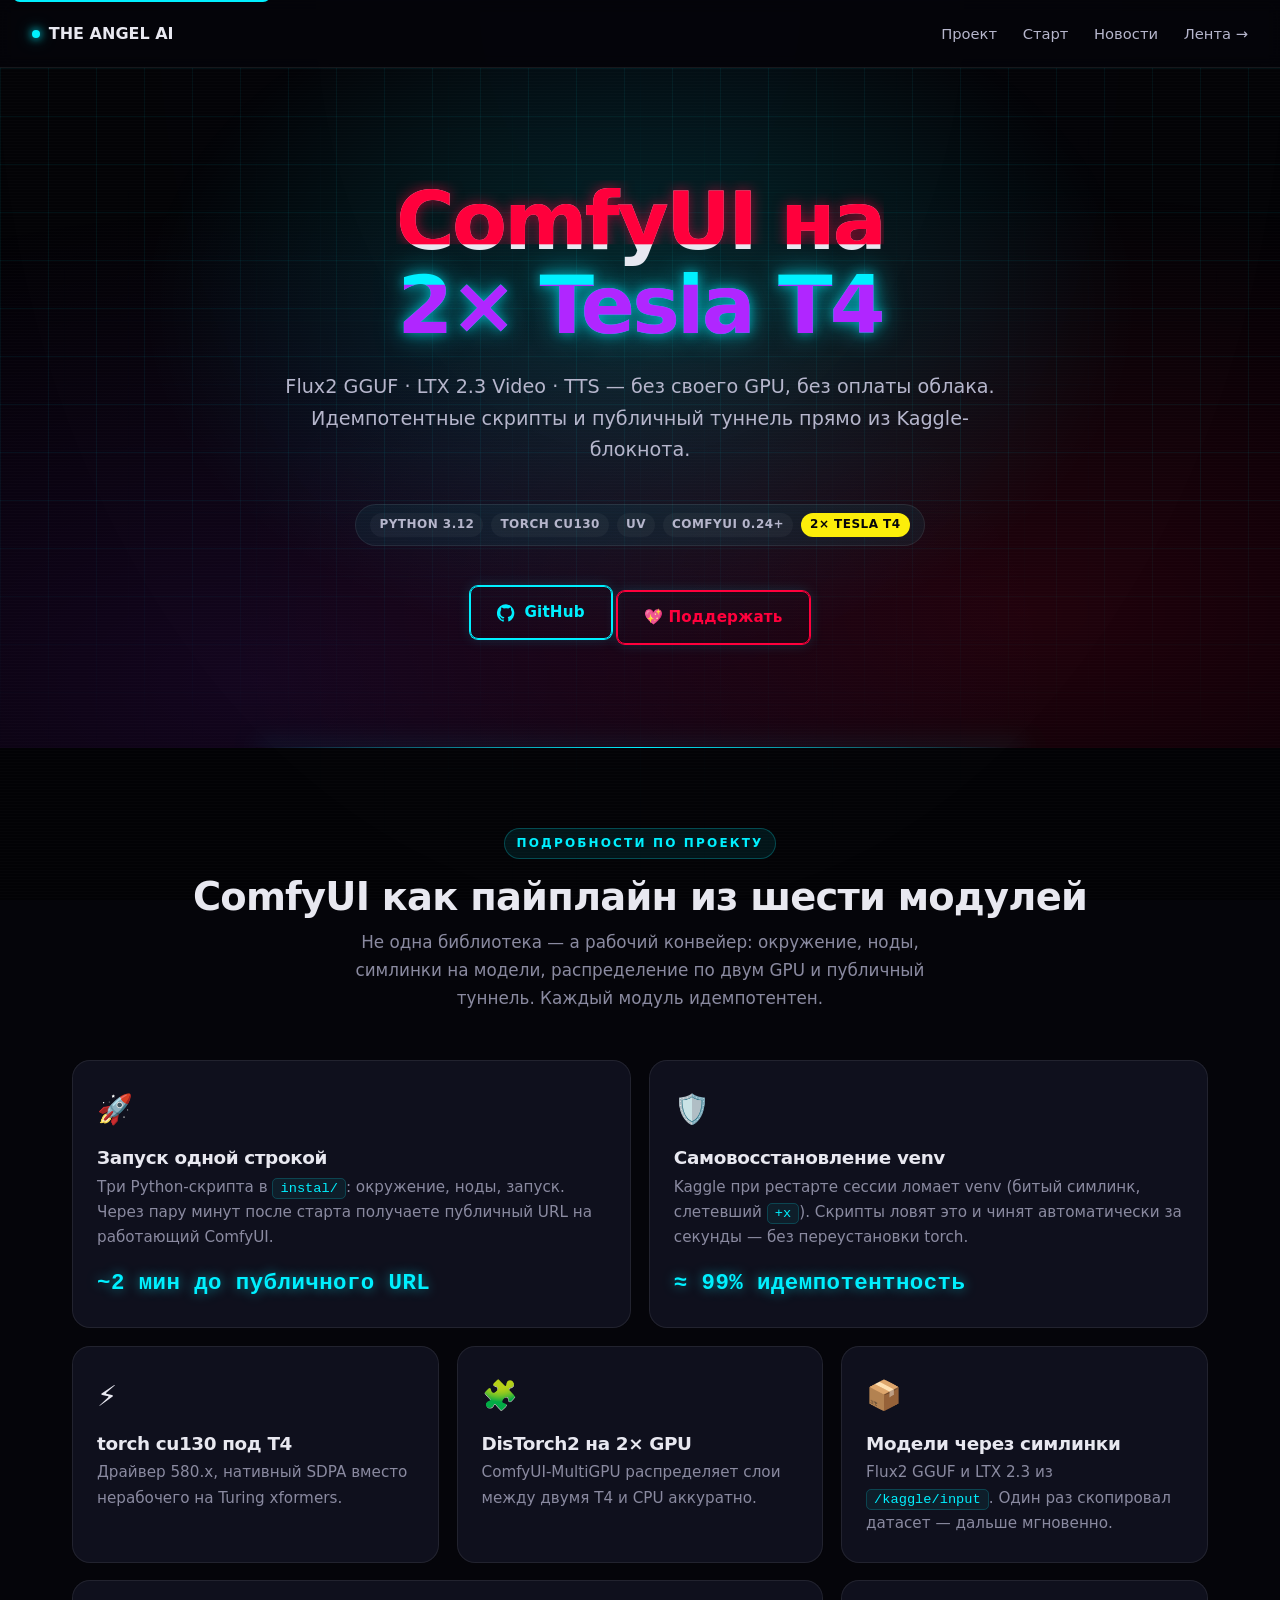
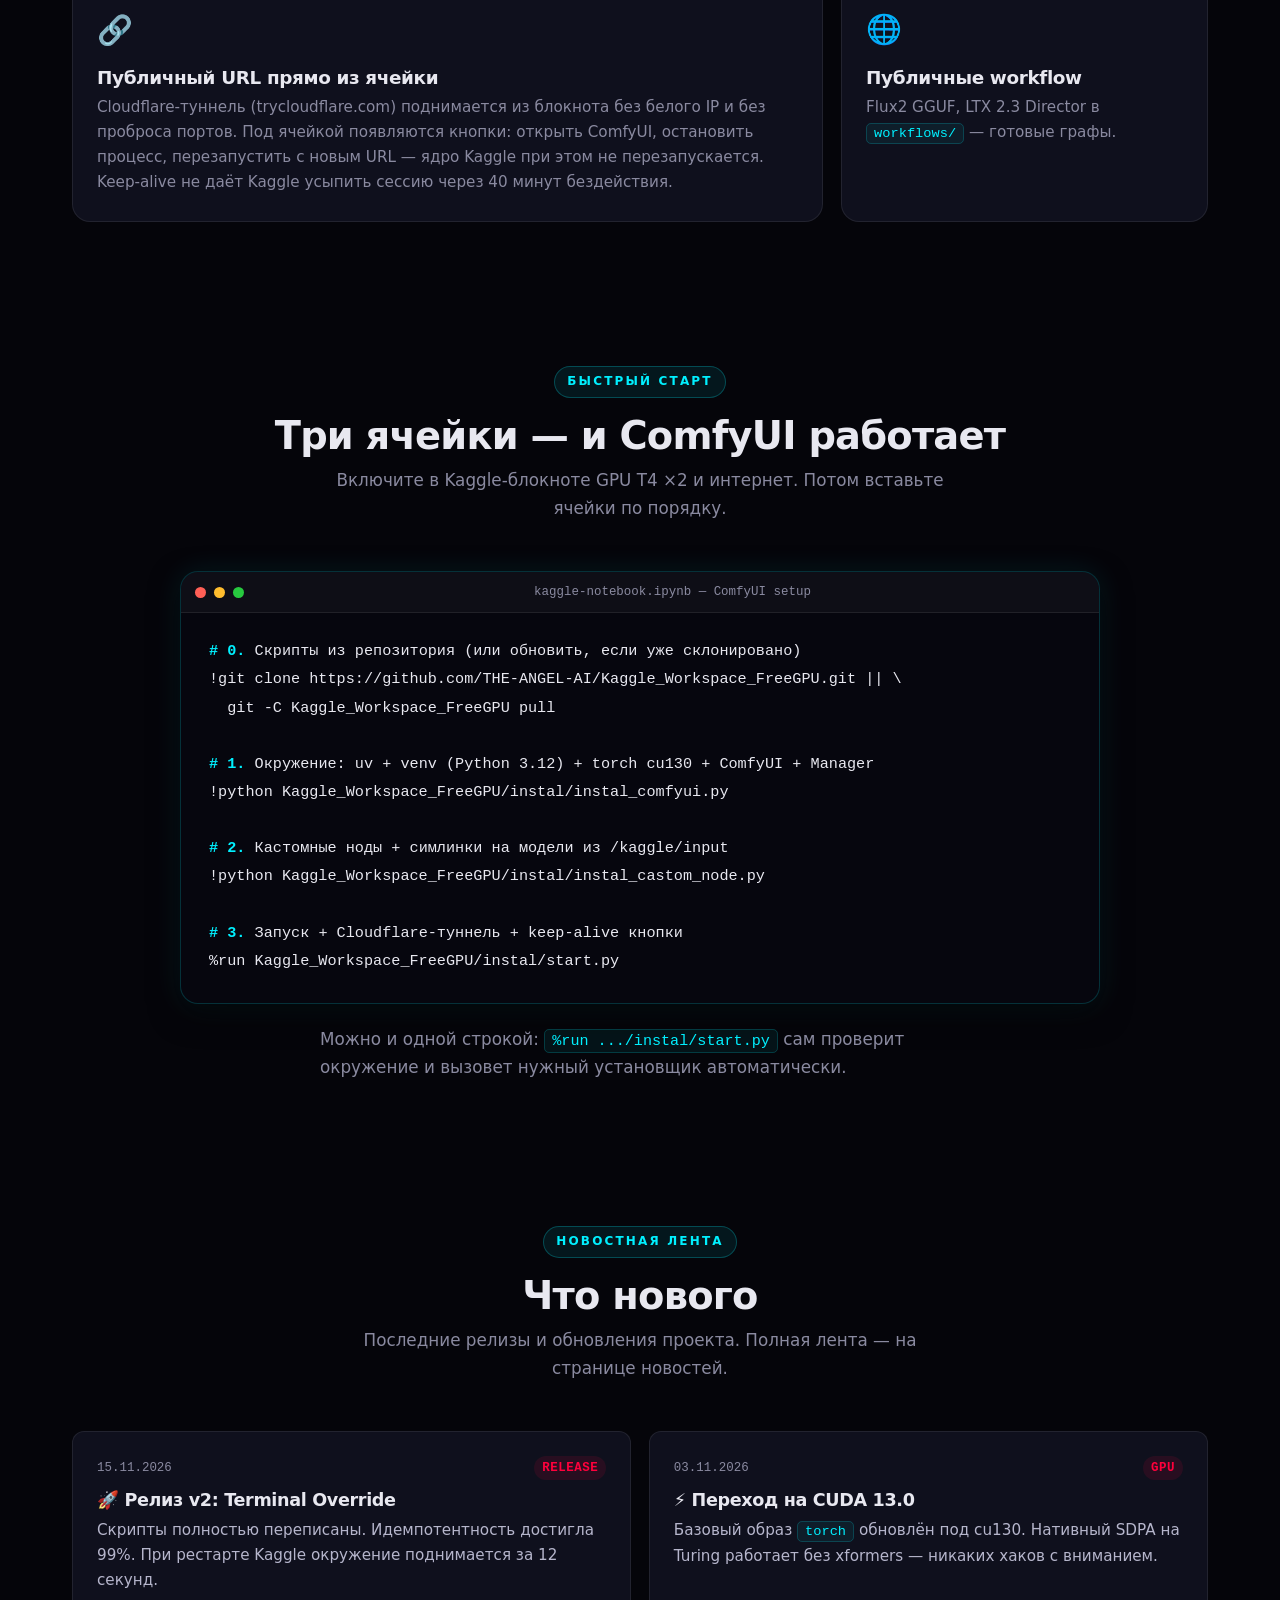
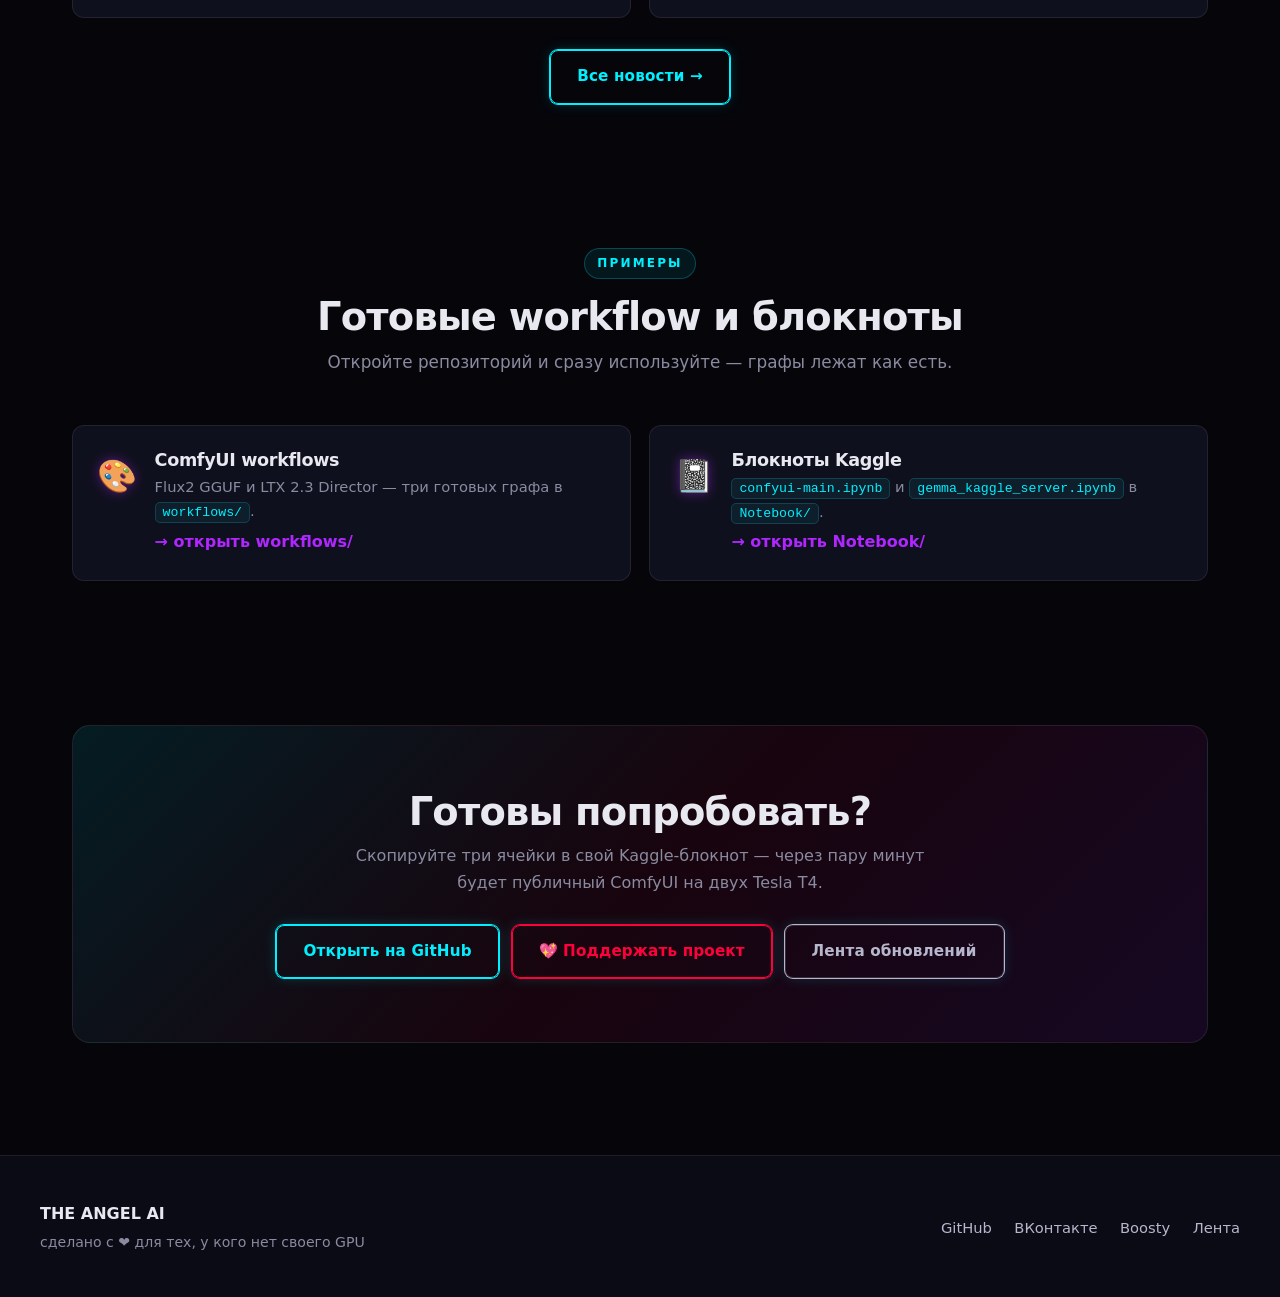
==== commit ecd642fa: "fix(site): удаляем 90s.html (пасхалка вне эстетики сайта) 90s.html с дизайном Web 1996 (Times New Ro" ====
--- a/docs-site/index.html
+++ b/docs-site/index.html
@@ -24,7 +24,6 @@
       <a href="#start">Старт</a>
       <a href="#updates">Новости</a>
       <a href="news.html">Лента →</a>
-      <a href="90s.html" class="is-active" style="color:var(--neon-yellow)">90s</a>
     </div>
   </nav>
 
@@ -50,7 +49,6 @@
           GitHub
         </a>
         <a class="btn btn-secondary" href="https://boosty.to/the_angel/donate">💖 Поддержать</a>
-        <a class="btn btn-ghost" href="90s.html">⏳ 90s mode</a>
       </div>
     </div>
     <div class="hero-glow" aria-hidden="true"></div>
@@ -238,7 +236,6 @@
         <a href="https://vk.com/theangel_lab">ВКонтакте</a>
         <a href="https://boosty.to/the_angel/donate">Boosty</a>
         <a href="news.html">Лента</a>
-        <a href="90s.html">90s mode</a>
       </nav>
     </div>
   </footer>
--- a/docs-site/styles.css
+++ b/docs-site/styles.css
@@ -4,8 +4,6 @@
    Подключается из:
      - docs-site/index.html   (главный лендинг)
      - docs-site/news.html    (лента обновлений)
-   90s.html использует собственный встроенный <style>, чтобы
-   стили ретро-пасхалки не засоряли основной CSS.
    ============================================================ */
 
 /* ------------------------------------------------------------
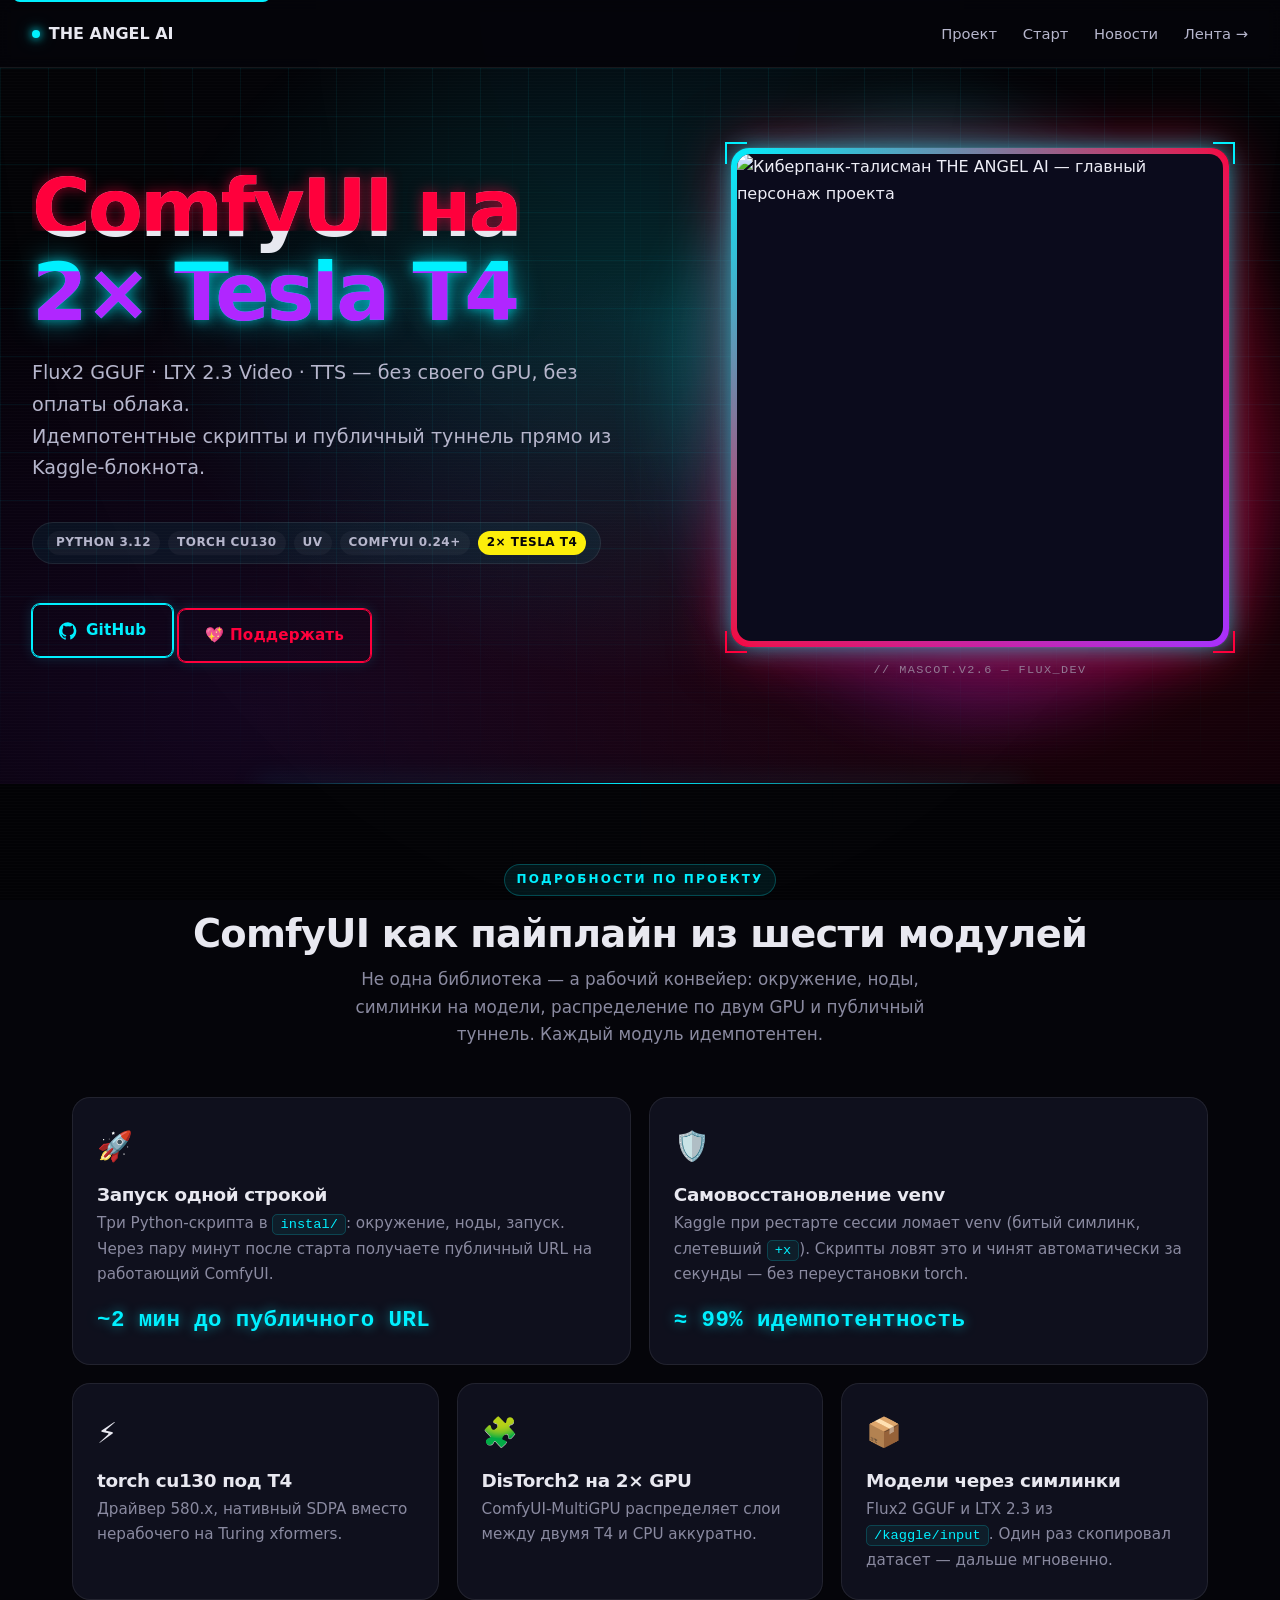
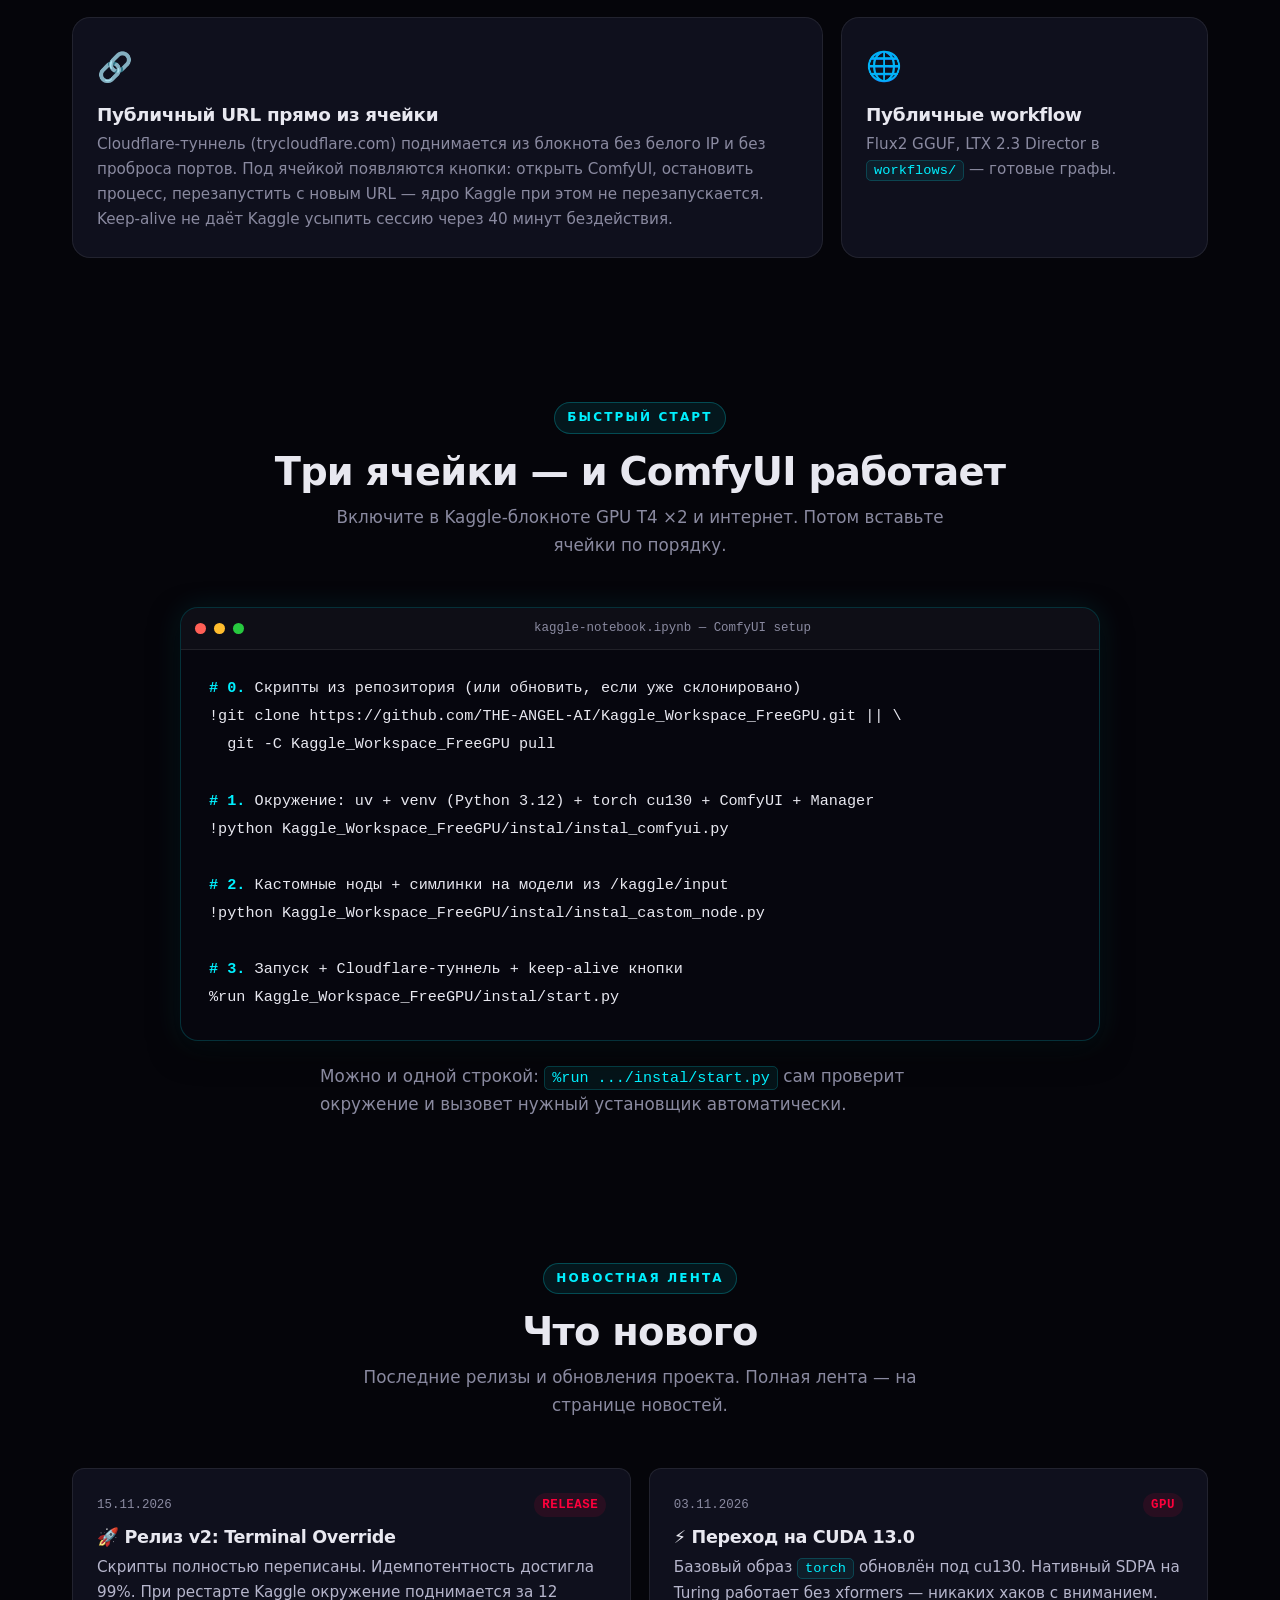
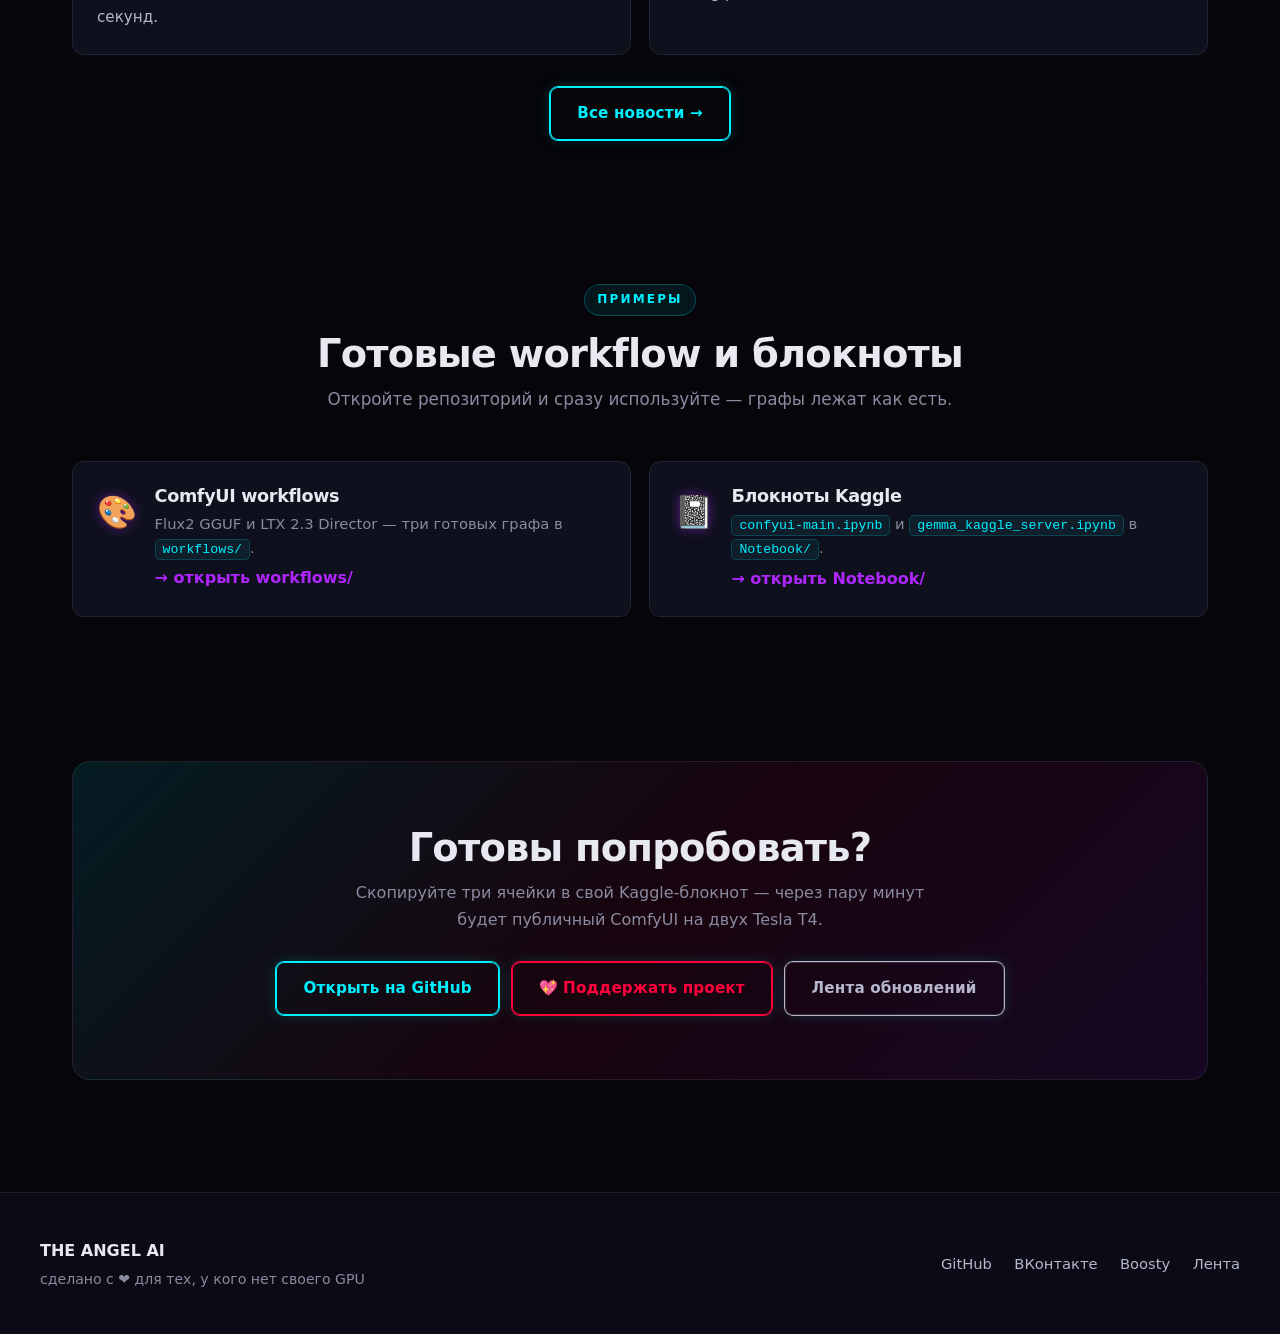
==== commit 1ba0f934: "feat(site): интегрируем PNG-персонажа в hero (split-layout) Главный персонаж-талисман проекта, сгене" ====
--- a/docs-site/index.html
+++ b/docs-site/index.html
@@ -28,28 +28,48 @@
   </nav>
 
   <header class="hero" role="banner">
-    <div class="hero-inner">
-      <h1 class="hero-title" data-text="ComfyUI на 2× Tesla T4">
-        ComfyUI на<br><span class="neon">2× Tesla T4</span>
-      </h1>
-      <p class="hero-sub">
-        Flux2 GGUF · LTX 2.3 Video · TTS — без своего GPU, без оплаты облака.<br>
-        Идемпотентные скрипты и публичный туннель прямо из Kaggle-блокнота.
-      </p>
-      <div class="hero-tags" aria-label="Технологический стек">
-        <span class="hero-tag">Python 3.12</span>
-        <span class="hero-tag">torch cu130</span>
-        <span class="hero-tag">uv</span>
-        <span class="hero-tag">ComfyUI 0.24+</span>
-        <span class="hero-tag hot">2× Tesla T4</span>
-      </div>
-      <div class="hero-cta">
-        <a class="btn btn-primary" href="https://github.com/THE-ANGEL-AI/Kaggle_Workspace_FreeGPU">
-          <svg width="18" height="18" viewBox="0 0 24 24" fill="currentColor" aria-hidden="true"><path d="M12 .3a12 12 0 0 0-3.8 23.4c.6.1.8-.3.8-.6v-2.3c-3.3.7-4-1.6-4-1.6-.6-1.4-1.4-1.8-1.4-1.8-1.1-.7.1-.7.1-.7 1.2.1 1.9 1.2 1.9 1.2 1.1 1.9 2.9 1.4 3.6 1 .1-.8.4-1.4.8-1.7-2.7-.3-5.5-1.3-5.5-6 0-1.3.5-2.4 1.2-3.2-.1-.3-.5-1.5.1-3.2 0 0 1-.3 3.3 1.2a11.5 11.5 0 0 1 6 0c2.3-1.5 3.3-1.2 3.3-1.2.6 1.7.2 2.9.1 3.2.8.8 1.2 1.9 1.2 3.2 0 4.7-2.8 5.7-5.5 6 .4.4.8 1.1.8 2.2v3.3c0 .3.2.7.8.6A12 12 0 0 0 12 .3"/></svg>
-          GitHub
-        </a>
-        <a class="btn btn-secondary" href="https://boosty.to/the_angel/donate">💖 Поддержать</a>
-      </div>
+    <div class="hero-grid">
+      <div class="hero-inner">
+        <h1 class="hero-title" data-text="ComfyUI на 2× Tesla T4">
+          ComfyUI на<br><span class="neon">2× Tesla T4</span>
+        </h1>
+        <p class="hero-sub">
+          Flux2 GGUF · LTX 2.3 Video · TTS — без своего GPU, без оплаты облака.<br>
+          Идемпотентные скрипты и публичный туннель прямо из Kaggle-блокнота.
+        </p>
+        <div class="hero-tags" aria-label="Технологический стек">
+          <span class="hero-tag">Python 3.12</span>
+          <span class="hero-tag">torch cu130</span>
+          <span class="hero-tag">uv</span>
+          <span class="hero-tag">ComfyUI 0.24+</span>
+          <span class="hero-tag hot">2× Tesla T4</span>
+        </div>
+        <div class="hero-cta">
+          <a class="btn btn-primary" href="https://github.com/THE-ANGEL-AI/Kaggle_Workspace_FreeGPU">
+            <svg width="18" height="18" viewBox="0 0 24 24" fill="currentColor" aria-hidden="true"><path d="M12 .3a12 12 0 0 0-3.8 23.4c.6.1.8-.3.8-.6v-2.3c-3.3.7-4-1.6-4-1.6-.6-1.4-1.4-1.8-1.4-1.8-1.1-.7.1-.7.1-.7 1.2.1 1.9 1.2 1.9 1.2 1.1 1.9 2.9 1.4 3.6 1 .1-.8.4-1.4.8-1.7-2.7-.3-5.5-1.3-5.5-6 0-1.3.5-2.4 1.2-3.2-.1-.3-.5-1.5.1-3.2 0 0 1-.3 3.3 1.2a11.5 11.5 0 0 1 6 0c2.3-1.5 3.3-1.2 3.3-1.2.6 1.7.2 2.9.1 3.2.8.8 1.2 1.9 1.2 3.2 0 4.7-2.8 5.7-5.5 6 .4.4.8 1.1.8 2.2v3.3c0 .3.2.7.8.6A12 12 0 0 0 12 .3"/></svg>
+            GitHub
+          </a>
+          <a class="btn btn-secondary" href="https://boosty.to/the_angel/donate">💖 Поддержать</a>
+        </div>
+      </div>
+      <figure class="hero-figure" aria-label="Талисман проекта — THE ANGEL AI">
+        <div class="hero-character-glow" aria-hidden="true"></div>
+        <div class="hero-character-frame">
+          <img
+            class="hero-character"
+            src="assets/character.png"
+            width="640"
+            height="640"
+            alt="Киберпанк-талисман THE ANGEL AI — главный персонаж проекта"
+            decoding="async"
+          />
+          <span class="hero-character-corner tl" aria-hidden="true"></span>
+          <span class="hero-character-corner tr" aria-hidden="true"></span>
+          <span class="hero-character-corner bl" aria-hidden="true"></span>
+          <span class="hero-character-corner br" aria-hidden="true"></span>
+        </div>
+        <figcaption class="hero-character-caption">// mascot.v2.6 — flux_dev</figcaption>
+      </figure>
     </div>
     <div class="hero-glow" aria-hidden="true"></div>
   </header>
--- a/docs-site/styles.css
+++ b/docs-site/styles.css
@@ -222,20 +222,116 @@
 .nav-links a.is-active::after { transform: scaleX(1); }
 
 /* ------------------------------------------------------------
-   6. Hero
+   6. Hero — split layout (text + character mascot)
    ------------------------------------------------------------ */
 .hero {
   position: relative;
   z-index: 2;
-  padding: 7rem 2rem 6.5rem;
+  padding: 5rem 2rem 6.5rem;
   text-align: center;
   overflow: hidden;
 }
+
+/* 2-column grid: text on the left, character mascot on the right.
+   Heroes are still visually balanced because each column holds its
+   own inner content (text block / figure). Centered text alignment
+   stays as default because the text column is narrower than figure. */
+.hero-grid {
+  position: relative;
+  z-index: 2;
+  max-width: 1240px;
+  margin: 0 auto;
+  display: grid;
+  grid-template-columns: 1.15fr 1fr;
+  align-items: center;
+  gap: clamp(2rem, 5vw, 4.5rem);
+  text-align: left;
+}
 .hero-inner {
   position: relative;
   z-index: 2;
-  max-width: 980px;
-  margin: 0 auto;
+}
+
+/* Character figure (right column) */
+.hero-figure {
+  position: relative;
+  margin: 0;
+  display: flex;
+  flex-direction: column;
+  align-items: center;
+  justify-content: center;
+  isolation: isolate;
+}
+
+/* Glow halo behind the character.
+   Built from 3 stacked radial-gradients (cyan + magenta + violet)
+   so the glow has depth, not just a single flat color. */
+.hero-character-glow {
+  position: absolute;
+  inset: -8% -10% -8% -10%;
+  z-index: -1;
+  background:
+    radial-gradient(circle at 30% 30%, rgba(0, 240, 255, 0.42) 0%, transparent 50%),
+    radial-gradient(circle at 70% 60%, rgba(255, 0, 60, 0.32) 0%, transparent 55%),
+    radial-gradient(circle at 50% 90%, rgba(176, 38, 255, 0.28) 0%, transparent 60%);
+  filter: blur(28px);
+  border-radius: 50%;
+  opacity: 0.9;
+  animation: glow-drift 14s ease-in-out infinite alternate;
+}
+
+/* Frame containing the character (neon outline + corner accents) */
+.hero-character-frame {
+  position: relative;
+  display: inline-block;
+  border-radius: 18px;
+  padding: 6px;
+  background:
+    linear-gradient(135deg,
+      var(--neon-cyan) 0%,
+      var(--neon-magenta) 50%,
+      var(--neon-violet) 100%);
+  box-shadow:
+    0 0 0 1px rgba(255, 255, 255, 0.06),
+    0 0 24px var(--accent-glow-cyan),
+    0 0 60px var(--accent-glow-magenta);
+  animation: float 6s ease-in-out infinite;
+}
+.hero-character {
+  display: block;
+  /* Source is a 1920×1088 landscape PNG (~16:9), so we let the
+     image keep its native ratio: width driven by clamp(), height auto. */
+  width: clamp(280px, 38vw, 520px);
+  height: auto;
+  border-radius: 14px;
+  background: var(--bg-elevated);
+  filter:
+    drop-shadow(0 0 12px rgba(0, 240, 255, 0.18))
+    contrast(1.05) saturate(1.10);
+}
+
+/* Cyberpunk L-shaped corner accents on the frame */
+.hero-character-corner {
+  position: absolute;
+  width: 22px;
+  height: 22px;
+  border: 2px solid var(--neon-cyan);
+  pointer-events: none;
+}
+.hero-character-corner.tl { top: -6px; left: -6px;  border-right: 0; border-bottom: 0; }
+.hero-character-corner.tr { top: -6px; right: -6px; border-left: 0;  border-bottom: 0; }
+.hero-character-corner.bl { bottom: -6px; left: -6px;  border-right: 0; border-top: 0; border-color: var(--neon-magenta); }
+.hero-character-corner.br { bottom: -6px; right: -6px; border-left: 0;  border-top: 0; border-color: var(--neon-magenta); }
+
+/* Caption under the character: monospace label so it reads as a dev-annotation */
+.hero-character-caption {
+  margin-top: 14px;
+  font-family: "JetBrains Mono", "Fira Code", ui-monospace, monospace;
+  font-size: 0.74rem;
+  letter-spacing: 0.12em;
+  color: var(--text-muted);
+  text-transform: uppercase;
+  text-shadow: 0 0 10px rgba(0, 240, 255, 0.18);
 }
 
 /* Kinetic glitch title */
@@ -824,13 +920,37 @@
   50% { opacity: 0; }
 }
 
+/* Floating animation for the character mascot.
+   Subtle vertical drift (12px peak-to-peak) + slight clockwise tilt
+   so the frame doesn't look like a still photograph. */
+@keyframes float {
+  0%, 100% { transform: translateY(0) rotate(-1.2deg); }
+  50%      { transform: translateY(-12px) rotate(1.2deg); }
+}
+
+/* Glow halo drift: scale + slight rotate so the radial gradients
+   seem to "breathe" without ever moving the character pixel. */
+@keyframes glow-drift {
+  0%   { transform: scale(1)    rotate(-3deg); opacity: 0.85; }
+  50%  { transform: scale(1.06) rotate(2deg);  opacity: 1; }
+  100% { transform: scale(1)    rotate(-3deg); opacity: 0.85; }
+}
+
 /* ------------------------------------------------------------
    16. Mobile + reduced motion
    ------------------------------------------------------------ */
 @media (max-width: 720px) {
   .nav { padding: 1rem 1.25rem; }
   .nav-links { gap: 1.1rem; font-size: 0.86rem; }
-  .hero { padding: 5rem 1.25rem 4.5rem; }
+  .hero { padding: 3.5rem 1.25rem 4.5rem; }
+  /* Single column on mobile: figure on top (order: -1), text below. */
+  .hero-grid {
+    grid-template-columns: 1fr;
+    gap: 2.2rem;
+    text-align: center;
+  }
+  .hero-figure { order: -1; }
+  .hero-character { width: clamp(180px, 55vw, 280px); }
   .section { padding: 3.5rem 1.25rem 3rem; }
   .section-header { margin-bottom: 2.2rem; }
   .bento { grid-template-columns: repeat(2, 1fr); }
@@ -849,4 +969,7 @@
   }
   .hero-title::before, .hero-title::after { display: none; }
   .btn::before { display: none; }
-}
+  /* Keep the glow visible but static for users who opt out of motion. */
+  .hero-character-frame { animation: none; }
+  .hero-character-glow  { animation: none; }
+}
